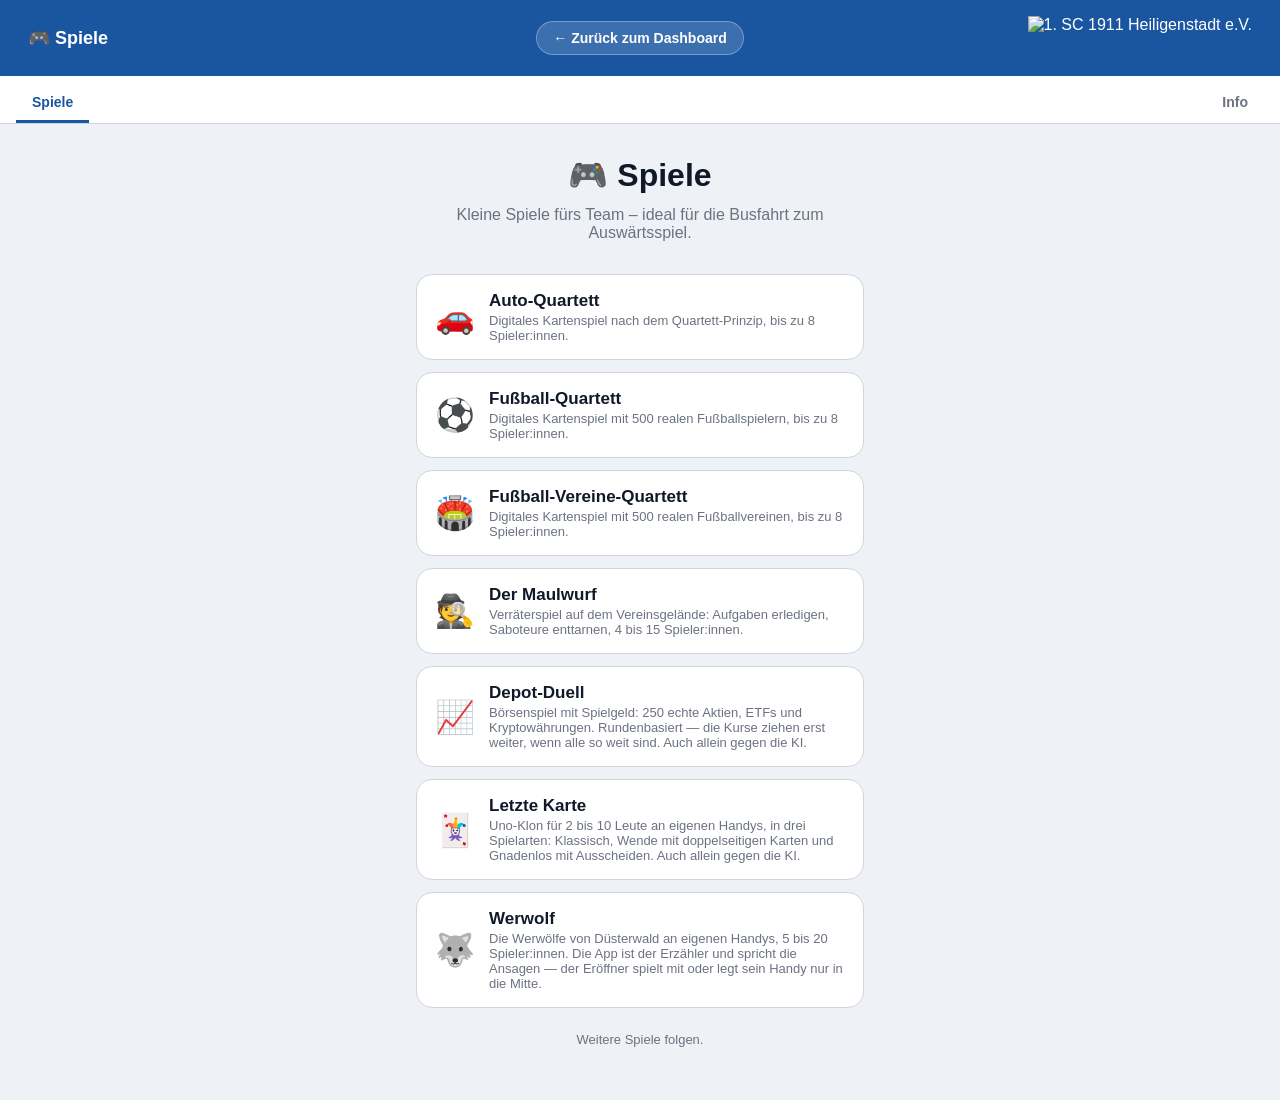
==== index.html @ 3158b62a "Werwolf: Spiel an eigenen Handys mit Erzähler-Gerät Firebase-Anbindung (Namensraum werwolf/): das Ho" ====
<!DOCTYPE html>
<html lang="de">
<head>
<meta charset="UTF-8">
<meta name="viewport" content="width=device-width, initial-scale=1.0, maximum-scale=1.0">
<title>Spiele</title>
<meta name="theme-color" content="#1a56a0">
<link rel="icon" href="icon.svg" type="image/svg+xml">
<style>
  :root {
    --primary: #1a56a0;
    --primary-dark: #123d75;
    --bg: #eef1f6;
    --border: #d1d5db;
    --text: #111827;
    --muted: #6b7280;
    --radius: 16px;
    --radius-sm: 8px;
  }
  * { box-sizing: border-box; }
  body {
    margin: 0;
    font-family: -apple-system, BlinkMacSystemFont, "Segoe UI", Roboto, Helvetica, Arial, sans-serif;
    background: var(--bg);
    color: var(--text);
    min-height: 100vh;
  }
  .back-to-dashboard {
    display: inline-flex;
    align-items: center;
    gap: 6px;
    /* Byte-genau die Werte der uebrigen Flotte (z. B. ausbildungsplan/style.css).
       Der Hub stand bis 2026-08-05 auf 13px/6-14 und war damit die einzige
       Kachel, deren Kopfzeile beim Wechsel sichtbar sprang. */
    font-size: 14px;
    font-weight: 600;
    color: #fff;
    text-decoration: none;
    background: rgba(255, 255, 255, 0.15);
    border: 1px solid rgba(255, 255, 255, 0.3);
    padding: 8px 16px;
    border-radius: 999px;
    white-space: nowrap;
    flex: 0 0 auto;
    transition: background 0.15s ease;
  }
  .back-to-dashboard:hover { background: rgba(255, 255, 255, 0.28); text-decoration: none; }
  .kopfzeile {
    display: flex;
    align-items: center;
    justify-content: center;
    flex-wrap: wrap;
    gap: 10px;
    /* wie header in der uebrigen Flotte — ergibt dieselbe Leistenhoehe (76px) */
    padding: 16px 28px;
    background: var(--primary);
    color: #fff;
    position: sticky;
    top: 0;
    z-index: 10;
  }
  .kopfzeile-left, .kopfzeile-right { display: flex; align-items: center; gap: 10px; flex: 1 1 100px; }
  .kopfzeile-right { justify-content: flex-end; }
  .kopfzeile-titel { font-weight: 700; font-size: clamp(15px, 4vw, 18px); }
  .header-logo { height: 44px; width: auto; display: block; }
  main {
    max-width: 480px;
    margin: 0 auto;
    padding: 32px 16px 40px;
    text-align: center;
  }
  h1 { margin: 0 0 12px; font-size: clamp(24px, 7vw, 32px); }
  .untertitel { color: var(--muted); margin: 0 0 32px; }
  .spiele-liste { display: flex; flex-direction: column; gap: 12px; text-align: left; }
  .spiel-kachel {
    display: flex;
    align-items: center;
    gap: 14px;
    background: #fff;
    border: 1px solid var(--border);
    border-radius: var(--radius);
    padding: 16px 18px;
    text-decoration: none;
    color: var(--text);
    transition: border-color 0.15s ease, box-shadow 0.15s ease;
  }
  .spiel-kachel:hover { border-color: var(--primary); box-shadow: 0 4px 16px rgba(26, 86, 160, 0.15); }
  .spiel-icon { font-size: 32px; flex-shrink: 0; }
  .spiel-name { font-weight: 700; font-size: 17px; margin: 0 0 2px; }
  .spiel-beschreibung { font-size: 13px; color: var(--muted); margin: 0; }
  .weitere-hinweis { margin-top: 24px; font-size: 13px; color: var(--muted); }

  /* ---------- Versionsbadge + Info-Tab ---------- */
  .version-badge {
    font-size: 11px;
    font-weight: 600;
    background: rgba(255, 255, 255, 0.18);
    border: 1px solid rgba(255, 255, 255, 0.35);
    color: #fff;
    border-radius: 999px;
    padding: 2px 8px;
    vertical-align: middle;
  }
  nav {
    display: flex;
    gap: 4px;
    background: #fff;
    padding: 8px 16px 0;
    border-bottom: 1px solid var(--border);
    justify-content: center;
  }
  nav button {
    background: none;
    border: none;
    padding: 10px 16px;
    font-size: 14px;
    font-weight: 600;
    color: var(--muted);
    cursor: pointer;
    border-bottom: 3px solid transparent;
    border-radius: 8px 8px 0 0;
  }
  nav button:hover { background: var(--bg); }
  nav button.active { color: var(--primary); border-bottom-color: var(--primary); }
  .tab-section { display: none; }
  .tab-section.active { display: block; }
  .info-card {
    background: #fff;
    border: 1px solid var(--border);
    border-radius: var(--radius);
    padding: 18px;
    margin-bottom: 14px;
    text-align: left;
  }
  .info-card h2 { font-size: 17px; margin: 0 0 10px; color: var(--primary); }
  .info-card p { color: var(--muted); font-size: 14px; line-height: 1.55; margin: 0; }
  .info-card .version-badge { background: var(--bg); border-color: var(--border); color: var(--primary); }
  .changelog-entry { font-size: 14px; }
  .changelog-entry .cv { font-weight: 700; color: var(--primary); margin-bottom: 8px; }
  .changelog-entry ul { margin: 0; padding-left: 20px; color: var(--muted); line-height: 1.6; }
</style>
</head>
<body>

<header class="kopfzeile">
  <div class="kopfzeile-left">
    <span class="kopfzeile-titel">🎮 Spiele</span>
  </div>
  <a href="https://sc1911heiligenstadt.github.io/ToolsUebersicht/" class="back-to-dashboard">← Zurück zum Dashboard</a>
  <div class="kopfzeile-right">
    <img class="header-logo" src="https://sc1911heiligenstadt.github.io/logo.svg" alt="1. SC 1911 Heiligenstadt e.V." />
  </div>
</header>

<nav>
  <button data-tab="spiele" class="active">Spiele</button>
  <button data-tab="info" style="margin-left:auto;">Info</button>
</nav>

<main>
 <div class="tab-section active" id="tab-spiele">
  <h1>🎮 Spiele</h1>
  <p class="untertitel">Kleine Spiele fürs Team – ideal für die Busfahrt zum Auswärtsspiel.</p>

  <div class="spiele-liste">
    <a class="spiel-kachel" href="auto-quartett/index.html">
      <span class="spiel-icon">🚗</span>
      <span>
        <p class="spiel-name">Auto-Quartett</p>
        <p class="spiel-beschreibung">Digitales Kartenspiel nach dem Quartett-Prinzip, bis zu 8 Spieler:innen.</p>
      </span>
    </a>
    <a class="spiel-kachel" href="fussball-quartett/index.html">
      <span class="spiel-icon">⚽</span>
      <span>
        <p class="spiel-name">Fußball-Quartett</p>
        <p class="spiel-beschreibung">Digitales Kartenspiel mit 500 realen Fußballspielern, bis zu 8 Spieler:innen.</p>
      </span>
    </a>
    <a class="spiel-kachel" href="fussball-vereine-quartett/index.html">
      <span class="spiel-icon">🏟️</span>
      <span>
        <p class="spiel-name">Fußball-Vereine-Quartett</p>
        <p class="spiel-beschreibung">Digitales Kartenspiel mit 500 realen Fußballvereinen, bis zu 8 Spieler:innen.</p>
      </span>
    </a>
    <a class="spiel-kachel" href="maulwurf/index.html">
      <span class="spiel-icon">🕵️</span>
      <span>
        <p class="spiel-name">Der Maulwurf</p>
        <p class="spiel-beschreibung">Verräterspiel auf dem Vereinsgelände: Aufgaben erledigen, Saboteure enttarnen, 4 bis 15 Spieler:innen.</p>
      </span>
    </a>
    <a class="spiel-kachel" href="depot-duell/index.html">
      <span class="spiel-icon">📈</span>
      <span>
        <p class="spiel-name">Depot-Duell</p>
        <p class="spiel-beschreibung">Börsenspiel mit Spielgeld: 250 echte Aktien, ETFs und Kryptowährungen. Rundenbasiert — die Kurse ziehen erst weiter, wenn alle so weit sind. Auch allein gegen die KI.</p>
      </span>
    </a>
    <a class="spiel-kachel" href="letzte-karte/index.html">
      <span class="spiel-icon">🃏</span>
      <span>
        <p class="spiel-name">Letzte Karte</p>
        <p class="spiel-beschreibung">Uno-Klon für 2 bis 10 Leute an eigenen Handys, in drei Spielarten: Klassisch, Wende mit doppelseitigen Karten und Gnadenlos mit Ausscheiden. Auch allein gegen die KI.</p>
      </span>
    </a>
    <a class="spiel-kachel" href="werwolf/index.html">
      <span class="spiel-icon">🐺</span>
      <span>
        <p class="spiel-name">Werwolf</p>
        <p class="spiel-beschreibung">Die Werwölfe von Düsterwald an eigenen Handys, 5 bis 20 Spieler:innen. Die App ist der Erzähler und spricht die Ansagen — der Eröffner spielt mit oder legt sein Handy nur in die Mitte.</p>
      </span>
    </a>
  </div>

  <p class="weitere-hinweis">Weitere Spiele folgen.</p>
 </div>

 <div class="tab-section" id="tab-info">
   <div class="info-card">
     <h2>Über die Spiele <span class="version-badge" id="version-badge-2"></span></h2>
     <p>
       Kleine Spiele fürs Team — gedacht für die Busfahrt zum Auswärtsspiel. Jedes Spiel
       läuft direkt im Browser, ohne Installation. Für die Mehrspieler-Partien öffnet ein
       Gerät den Raum, die anderen treten mit dem Raumcode bei.
     </p>
   </div>
   <div class="info-card">
     <h2>Änderungen</h2>
     <div id="changelog-list"></div>
   </div>
 
    <div class="card" id="ds-info-karte">
      <h2>Datenschutz</h2>
      <p>Diese Spiele gehören zu den Anwendungen des
      1. SC 1911 Heiligenstadt. Gespeichert wird in jedem Spiel nur der
      <strong>selbst gewählte Anzeigename</strong> und der Spielstand der laufenden
      Partie. Die Anmeldung ist anonym — es gibt kein Konto, keine E-Mail-Adresse
      und keine Verbindung zu deinen Vereinsdaten. Mit dem Ende der Partie wird der
      Raum gelöscht.</p>
      <p><strong>Die Spieldaten verlassen den Verein.</strong> Damit mehrere Geräte
      dieselbe Partie sehen, laufen sie über die Echtzeit-Datenbank von Google
      (Firebase); das Rechenzentrum steht in Belgien, nicht in Deutschland, und
      betrieben wird es von Google. <strong>Wenn du das nicht möchtest, gib einen
      Spitznamen statt deines Namens ein.</strong></p>
      <p>Verantwortlich ist der 1. SC 1911 Heiligenstadt, Leineberg 2,
      37308 Heilbad Heiligenstadt, Telefon 03606 612206,
      <a href="mailto:info@sc1911-heiligenstadt.de">info@sc1911-heiligenstadt.de</a>.
      Auskunft, Berichtigung, Löschung, Einschränkung der Verarbeitung,
      Datenübertragbarkeit und Widerspruch lassen sich unter dieser Anschrift
      geltend machen. Beschwerden nimmt der Thüringer Landesbeauftragte für
      den Datenschutz und die Informationsfreiheit entgegen.</p>
      <p><a href="https://www.sc1911-heiligenstadt.de/datenschutz/" target="_blank" rel="noopener">Datenschutzerklärung des Vereins</a>
      &middot;
      <a href="https://www.sc1911-heiligenstadt.de/impressum-2/" target="_blank" rel="noopener">Impressum</a></p>
    </div>
</div>
</main>

<script>
  const APP_VERSION = "1.0";
  const APP_CHANGELOG = [
    {
      version: "1.7",
      groups: [
        {
          title: "Neues Spiel: Werwolf",
          items: [
            "Die Werwölfe von Düsterwald für 5 bis 20 Spieler an eigenen Handys. Die App ersetzt den Spielleiter: Sie ruft nachts jede Rolle auf, löst die Nacht auf, führt durch Diskussion und Abstimmung und erkennt, wer gewonnen hat.",
            "Das Gerät des Eröffners ist der Erzähler und liest die Ansagen laut vor. Der Eröffner spielt selbst mit oder legt sein Handy nur in die Mitte.",
            "13 Rollen von Dorfbewohner bis Flötenspieler, die Rolle erscheint nur, solange der Finger auf der Karte liegt."
          ]
        }
      ]
    },
    {
      version: "1.6",
      groups: [
        {
          title: "Der Datenschutz-Hinweis sagt jetzt, wo die Spieldaten liegen",
          items: [
            "Hier stand bisher, die Daten lägen auf Servern in Deutschland. Für die Spiele stimmt das nicht: damit mehrere Geräte dieselbe Partie sehen, laufen sie über die Echtzeit-Datenbank von Google (Firebase), Rechenzentrum in Belgien.",
            "Der Hinweis sagt das jetzt offen — mit der Bitte, einen Spitznamen statt des echten Namens einzugeben, wenn man das nicht möchte.",
            "Jedes einzelne Spiel hat den Hinweis jetzt auch in seinem eigenen Info-Bereich. Vorher stand er nur hier, und wer ein Spiel direkt aufrief, sah ihn nie.",
            "An den Spielen selbst ändert sich nichts."
          ]
        }
      ]
    },
    {
      version: "1.5",
      groups: [
        {
          title: "Geändert",
          items: [
            "Die Bestenlisten sind in allen Spielen entfernt. Es werden keine Ergebnisse mehr gespeichert."
          ]
        }
      ]
    },
    {
      version: "1.4",
      groups: [
        {
          title: "Depot-Duell: 250 Werte",
          items: [
            "Die Werteliste ist von 141 auf 250 gewachsen: 188 Aktien, 44 ETFs und 18 Kryptowährungen.",
            "Die Länder holen auf — Japan, die Schweiz, Kanada, Südkorea und Großbritannien waren mit ein bis vier Werten vertreten und haben jetzt 8 bis 16. Neu unter anderem Toyota, Sony, Nintendo, Samsung, Nestlé, Roche, Tencent und Shopify.",
          ],
        },
      ],
    },
    {
      version: "1.3",
      groups: [
        {
          title: "Depot-Duell: Partie einstellbar",
          items: [
            "Der Eröffner legt fest, wie viel Startgeld es gibt (10.000 bis eine Million), wie hoch die Ordergebühr ist (keine, 0,25 % oder 1 %) und wie viel höchstens in einen einzelnen Wert darf (10 % bis ohne Grenze).",
            "Ändern geht nur in der Lobby — sobald die Partie läuft, stehen die Regeln fest, sonst würde jeder bereits getätigte Kauf rückwirkend anders bewertet.",
            "Der Knopf zum Beenden sitzt jetzt oben rechts in der Kopfzeile und ist in jeder Ansicht erreichbar.",
            "Der Startbildschirm sitzt mittig, und nach einem Neuladen mitten in der Partie landet man wieder im Spiel statt auf dem Startbildschirm.",
          ],
        },
      ],
    },
    {
      version: "1.2",
      groups: [
        {
          title: "Depot-Duell läuft jetzt in Runden",
          items: [
            "Statt einer mitlaufenden Uhr wird in 20, 50 oder 100 Runden gespielt — zehn Runden sind ein Börsenjahr.",
            "Die Kurse bewegen sich erst, wenn alle Mitspieler ihre Runde abgeschlossen haben. Wer noch fehlt, steht auf dem Knopf; der Eröffner kann weiterschalten, wenn jemand nicht mehr reagiert.",
            "Die Nachrichten der laufenden Runde stehen jetzt ganz oben und sind durchblätterbar. Sie wirken erst auf den nächsten Kursschritt — man hat also Zeit, darauf zu reagieren.",
            "Das freie Guthaben steht in der Kopfzeile, man muss für eine Kaufentscheidung nicht mehr ins Depot wechseln.",
            "Sortierknöpfe drehen beim zweiten Antippen die Richtung um; ETFs und Kryptowährungen haben eigene Kriterien statt der bei ihnen leeren KGV- und Dividendenspalten.",
            "Der Eröffner kann die Partie abbrechen, alle anderen können aussteigen — beides mit Rückfrage.",
          ],
        },
      ],
    },
    {
      version: "1.1",
      groups: [
        {
          title: "Depot-Duell",
          items: [
            "Neues Spiel: Börsenspiel mit Spielgeld gegen die Mannschaft.",
            "141 echte Werte — 106 Aktien, 25 ETFs und 10 Kryptowährungen mit echten Startkursen und Kennzahlen.",
            "Nachrichten bewegen die Kurse — wer schnell liest und handelt, fährt die Bewegung mit. Gerüchte können sich als falsch herausstellen.",
            "Bis zu fünf KI-Mitspieler mit erkennbaren Anlagestilen, dadurch auch allein spielbar."
          ]
        }
      ]
    },
    {
      version: "1.0",
      groups: [
        {
          title: "Spielesammlung",
          items: [
            "Auto-Quartett, Fußball-Quartett und Fußball-Vereine-Quartett als digitales Kartenspiel für bis zu 8 Mitspielende.",
            "Der Maulwurf als Verräterspiel für 4 bis 15 Mitspielende auf dem Vereinsgelände.",
            "Ein Gerät eröffnet den Raum, alle anderen treten per Raumcode bei — es ist nichts zu installieren.",
            "Gedacht für die Busfahrt zum Auswärtsspiel."
          ]
        }
      ]
    }
  ];

  function activateTab(name) {
    document.querySelectorAll("nav button[data-tab]").forEach((b) => b.classList.toggle("active", b.dataset.tab === name));
    document.querySelectorAll(".tab-section").forEach((s) => s.classList.toggle("active", s.id === "tab-" + name));
  }

  function renderVersionInfo() {
    document.querySelectorAll("#version-badge, #version-badge-2").forEach((el) => { if (el) el.textContent = "v" + APP_VERSION; });
    document.getElementById("changelog-list").innerHTML = APP_CHANGELOG.map((entry) => `
      <div class="changelog-entry">
        <div class="cv">Version ${entry.version}</div>
        ${entry.groups.map((g) => `<ul>${g.items.map((i) => `<li>${i}</li>`).join("")}</ul>`).join("")}
      </div>`).join("");
  }

  document.querySelectorAll("nav button[data-tab]").forEach((b) => {
    b.addEventListener("click", () => activateTab(b.dataset.tab));
  });
  renderVersionInfo();
</script>

</body>
</html>
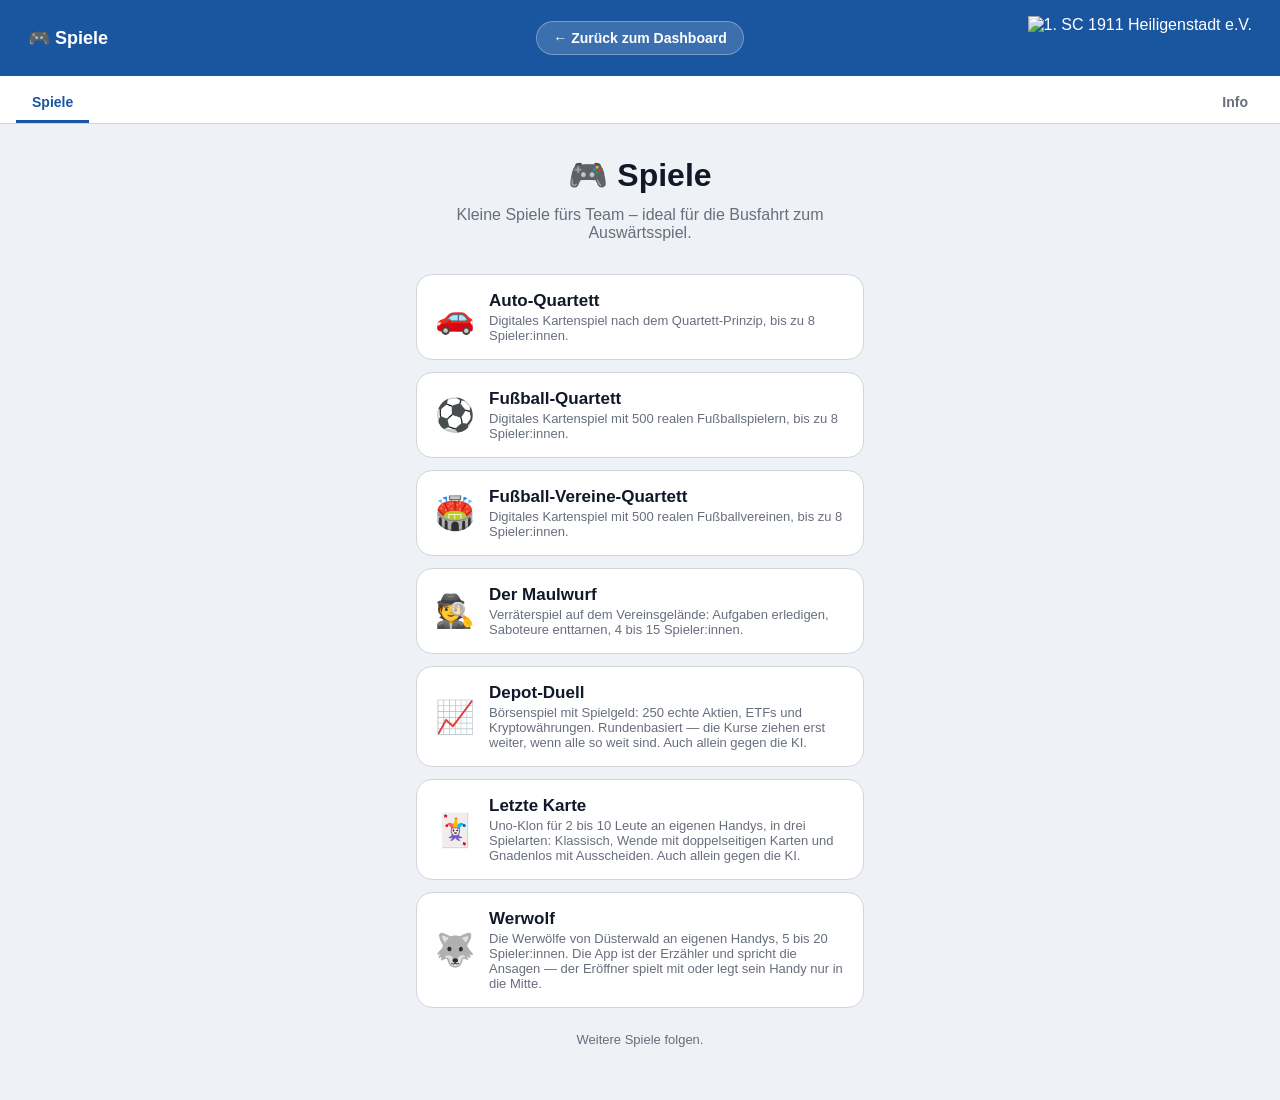
==== commit af062efd: "Kontrast: grauer Text erfuellt jetzt WCAG AA Im Browser gemessen (06.09.2026, 70 Seiten der Flotte, " ====
--- a/index.html
+++ b/index.html
@@ -13,7 +13,7 @@
     --bg: #eef1f6;
     --border: #d1d5db;
     --text: #111827;
-    --muted: #6b7280;
+    --muted: #676e7c;
     --radius: 16px;
     --radius-sm: 8px;
   }
@@ -137,6 +137,11 @@
   .info-card .version-badge { background: var(--bg); border-color: var(--border); color: var(--primary); }
   .changelog-entry { font-size: 14px; }
   .changelog-entry .cv { font-weight: 700; color: var(--primary); margin-bottom: 8px; }
+  /* Ohne diese Gruppenueberschrift standen sieben Aufzaehlungen ohne Trennung
+     hintereinander -- die Zeilen zu den einzelnen Spielen gingen ineinander
+     ueber, und "Daten und Datenschutz" war als Abschnitt nicht zu erkennen. */
+  .changelog-entry .cg { font-weight: 600; margin: 10px 0 4px; }
+  .changelog-entry .cg:first-of-type { margin-top: 0; }
   .changelog-entry ul { margin: 0; padding-left: 20px; color: var(--muted); line-height: 1.6; }
 </style>
 </head>
@@ -237,8 +242,11 @@
       1. SC 1911 Heiligenstadt. Gespeichert wird in jedem Spiel nur der
       <strong>selbst gewählte Anzeigename</strong> und der Spielstand der laufenden
       Partie. Die Anmeldung ist anonym — es gibt kein Konto, keine E-Mail-Adresse
-      und keine Verbindung zu deinen Vereinsdaten. Mit dem Ende der Partie wird der
-      Raum gelöscht.</p>
+      und keine Verbindung zu deinen Vereinsdaten. Firebase legt dafür in deinem
+      Browser eine zufällige Kennung ab; sie bleibt, bis du die Website-Daten
+      löschst. Schließt der Eröffner die Partie in der App, wird der Raum samt
+      Namen gelöscht. Macht er nur den Browser zu, bleibt der Raum mit den
+      Anzeigenamen in der Datenbank stehen.</p>
       <p><strong>Die Spieldaten verlassen den Verein.</strong> Damit mehrere Geräte
       dieselbe Partie sehen, laufen sie über die Echtzeit-Datenbank von Google
       (Firebase); das Rechenzentrum steht in Belgien, nicht in Deutschland, und
@@ -262,95 +270,12 @@
   const APP_VERSION = "1.0";
   const APP_CHANGELOG = [
     {
-      version: "1.7",
-      groups: [
-        {
-          title: "Neues Spiel: Werwolf",
-          items: [
-            "Die Werwölfe von Düsterwald für 5 bis 20 Spieler an eigenen Handys. Die App ersetzt den Spielleiter: Sie ruft nachts jede Rolle auf, löst die Nacht auf, führt durch Diskussion und Abstimmung und erkennt, wer gewonnen hat.",
-            "Das Gerät des Eröffners ist der Erzähler und liest die Ansagen laut vor. Der Eröffner spielt selbst mit oder legt sein Handy nur in die Mitte.",
-            "13 Rollen von Dorfbewohner bis Flötenspieler, die Rolle erscheint nur, solange der Finger auf der Karte liegt."
-          ]
-        }
-      ]
-    },
-    {
-      version: "1.6",
-      groups: [
-        {
-          title: "Der Datenschutz-Hinweis sagt jetzt, wo die Spieldaten liegen",
-          items: [
-            "Hier stand bisher, die Daten lägen auf Servern in Deutschland. Für die Spiele stimmt das nicht: damit mehrere Geräte dieselbe Partie sehen, laufen sie über die Echtzeit-Datenbank von Google (Firebase), Rechenzentrum in Belgien.",
-            "Der Hinweis sagt das jetzt offen — mit der Bitte, einen Spitznamen statt des echten Namens einzugeben, wenn man das nicht möchte.",
-            "Jedes einzelne Spiel hat den Hinweis jetzt auch in seinem eigenen Info-Bereich. Vorher stand er nur hier, und wer ein Spiel direkt aufrief, sah ihn nie.",
-            "An den Spielen selbst ändert sich nichts."
-          ]
-        }
-      ]
-    },
-    {
-      version: "1.5",
-      groups: [
-        {
-          title: "Geändert",
-          items: [
-            "Die Bestenlisten sind in allen Spielen entfernt. Es werden keine Ergebnisse mehr gespeichert."
-          ]
-        }
-      ]
-    },
-    {
-      version: "1.4",
-      groups: [
-        {
-          title: "Depot-Duell: 250 Werte",
-          items: [
-            "Die Werteliste ist von 141 auf 250 gewachsen: 188 Aktien, 44 ETFs und 18 Kryptowährungen.",
-            "Die Länder holen auf — Japan, die Schweiz, Kanada, Südkorea und Großbritannien waren mit ein bis vier Werten vertreten und haben jetzt 8 bis 16. Neu unter anderem Toyota, Sony, Nintendo, Samsung, Nestlé, Roche, Tencent und Shopify.",
-          ],
-        },
-      ],
-    },
-    {
-      version: "1.3",
-      groups: [
-        {
-          title: "Depot-Duell: Partie einstellbar",
-          items: [
-            "Der Eröffner legt fest, wie viel Startgeld es gibt (10.000 bis eine Million), wie hoch die Ordergebühr ist (keine, 0,25 % oder 1 %) und wie viel höchstens in einen einzelnen Wert darf (10 % bis ohne Grenze).",
-            "Ändern geht nur in der Lobby — sobald die Partie läuft, stehen die Regeln fest, sonst würde jeder bereits getätigte Kauf rückwirkend anders bewertet.",
-            "Der Knopf zum Beenden sitzt jetzt oben rechts in der Kopfzeile und ist in jeder Ansicht erreichbar.",
-            "Der Startbildschirm sitzt mittig, und nach einem Neuladen mitten in der Partie landet man wieder im Spiel statt auf dem Startbildschirm.",
-          ],
-        },
-      ],
-    },
-    {
-      version: "1.2",
-      groups: [
-        {
-          title: "Depot-Duell läuft jetzt in Runden",
-          items: [
-            "Statt einer mitlaufenden Uhr wird in 20, 50 oder 100 Runden gespielt — zehn Runden sind ein Börsenjahr.",
-            "Die Kurse bewegen sich erst, wenn alle Mitspieler ihre Runde abgeschlossen haben. Wer noch fehlt, steht auf dem Knopf; der Eröffner kann weiterschalten, wenn jemand nicht mehr reagiert.",
-            "Die Nachrichten der laufenden Runde stehen jetzt ganz oben und sind durchblätterbar. Sie wirken erst auf den nächsten Kursschritt — man hat also Zeit, darauf zu reagieren.",
-            "Das freie Guthaben steht in der Kopfzeile, man muss für eine Kaufentscheidung nicht mehr ins Depot wechseln.",
-            "Sortierknöpfe drehen beim zweiten Antippen die Richtung um; ETFs und Kryptowährungen haben eigene Kriterien statt der bei ihnen leeren KGV- und Dividendenspalten.",
-            "Der Eröffner kann die Partie abbrechen, alle anderen können aussteigen — beides mit Rückfrage.",
-          ],
-        },
-      ],
-    },
-    {
       version: "1.1",
       groups: [
         {
-          title: "Depot-Duell",
-          items: [
-            "Neues Spiel: Börsenspiel mit Spielgeld gegen die Mannschaft.",
-            "141 echte Werte — 106 Aktien, 25 ETFs und 10 Kryptowährungen mit echten Startkursen und Kennzahlen.",
-            "Nachrichten bewegen die Kurse — wer schnell liest und handelt, fährt die Bewegung mit. Gerüchte können sich als falsch herausstellen.",
-            "Bis zu fünf KI-Mitspieler mit erkennbaren Anlagestilen, dadurch auch allein spielbar."
+          title: "Behoben",
+          items: [
+            "Die Überschriften im Änderungsverlauf sind wieder da. Sie standen zwar im Text, wurden aber nicht gezeichnet — sieben Aufzählungen liefen ohne Trennung ineinander, und der Abschnitt „Daten und Datenschutz“ war als solcher nicht mehr zu erkennen."
           ]
         }
       ]
@@ -359,12 +284,60 @@
       version: "1.0",
       groups: [
         {
-          title: "Spielesammlung",
-          items: [
-            "Auto-Quartett, Fußball-Quartett und Fußball-Vereine-Quartett als digitales Kartenspiel für bis zu 8 Mitspielende.",
-            "Der Maulwurf als Verräterspiel für 4 bis 15 Mitspielende auf dem Vereinsgelände.",
-            "Ein Gerät eröffnet den Raum, alle anderen treten per Raumcode bei — es ist nichts zu installieren.",
-            "Gedacht für die Busfahrt zum Auswärtsspiel."
+          title: "Die Sammlung",
+          items: [
+            "Sieben Spiele fürs Team — gedacht für die Busfahrt zum Auswärtsspiel, den Vereinsabend und die Trainingspause.",
+            "Jedes Spiel läuft direkt im Browser, es ist nichts zu installieren.",
+            "Bei den Mehrspieler-Partien eröffnet ein Gerät den Raum, alle anderen treten mit dem Raumcode bei.",
+            "Wer die Sammlung öffnen darf, kann jedes Spiel starten — innerhalb der Spiele gibt es keine Rechte-Stufen."
+          ]
+        },
+        {
+          title: "Quartett in drei Ausgaben",
+          items: [
+            "Auto-Quartett, Fußball-Quartett mit 500 realen Spielern und Fußball-Vereine-Quartett mit 500 realen Vereinen.",
+            "Bis zu 8 Mitspielende, die eigene Hand sieht nur man selbst. Bei Gleichstand geht der Pott in die Bockrunde.",
+            "Wer in der Tools-Übersicht als Administrator angemeldet ist, pflegt Karten und Vergleichswerte direkt in der App."
+          ]
+        },
+        {
+          title: "Der Maulwurf",
+          items: [
+            "Verräterspiel für 4 bis 15 Mitspielende auf einem Vereinsgelände mit 14 Räumen, 17 Aufgaben-Minispielen und Sabotagen.",
+            "Zwei Spielarten: klassisch mit Besprechung und Abstimmung, oder Verstecken mit einem sichtbaren Fänger.",
+            "Zuschaltbare Sonderrollen für beide Seiten, jede mit einem eigenen Haken."
+          ]
+        },
+        {
+          title: "Depot-Duell",
+          items: [
+            "Börsenspiel mit Spielgeld: 250 echte Aktien, ETFs und Kryptowährungen mit echten Startkursen und Kennzahlen.",
+            "Gespielt wird in Runden — die Kurse ziehen erst weiter, wenn alle so weit sind. Nachrichten und Gerüchte bewegen den Markt.",
+            "Der Eröffner stellt Startgeld, Ordergebühr und Höchstanteil je Wert ein. Mit bis zu fünf KI-Mitspielern geht es auch allein."
+          ]
+        },
+        {
+          title: "Letzte Karte",
+          items: [
+            "Uno-Klon für 2 bis 10 Leute an eigenen Handys, in drei Spielarten: Klassisch, Wende mit doppelseitigen Karten und Gnadenlos mit Ausscheiden.",
+            "Bedenkzeit je Zug einstellbar; wer mehrmals verpasst, wird von der KI übernommen, damit die Partie zu Ende läuft."
+          ]
+        },
+        {
+          title: "Werwolf",
+          items: [
+            "Die Werwölfe von Düsterwald für 5 bis 20 Spieler an eigenen Handys. Die App ersetzt den Spielleiter und ruft nachts jede Rolle einzeln auf.",
+            "Das Gerät des Eröffners ist der Erzähler und liest die Ansagen vor. Der Eröffner spielt selbst mit oder legt sein Handy nur in die Mitte.",
+            "13 Rollen von Dorfbewohner bis Flötenspieler. Die eigene Rolle erscheint nur, solange der Finger auf der Karte liegt."
+          ]
+        },
+        {
+          title: "Daten und Datenschutz",
+          items: [
+            "Gespeichert werden nur der selbst gewählte Anzeigename und der Spielstand der laufenden Partie. Es gibt kein Konto und keine Verbindung zu den Vereinsdaten.",
+            "Ergebnisse werden nicht aufgehoben — es gibt in keinem Spiel eine Bestenliste.",
+            "Damit mehrere Geräte dieselbe Partie sehen, laufen die Spieldaten über die Echtzeit-Datenbank von Google (Firebase), Rechenzentrum in Belgien. Wer das nicht möchte, gibt einen Spitznamen statt des echten Namens ein.",
+            "Jedes einzelne Spiel hat denselben Hinweis in seinem eigenen Info-Bereich, samt Anschrift des Vereins und Beschwerdestelle."
           ]
         }
       ]
@@ -381,7 +354,7 @@
     document.getElementById("changelog-list").innerHTML = APP_CHANGELOG.map((entry) => `
       <div class="changelog-entry">
         <div class="cv">Version ${entry.version}</div>
-        ${entry.groups.map((g) => `<ul>${g.items.map((i) => `<li>${i}</li>`).join("")}</ul>`).join("")}
+        ${entry.groups.map((g) => `<div class="cg">${g.title}</div><ul>${g.items.map((i) => `<li>${i}</li>`).join("")}</ul>`).join("")}
       </div>`).join("");
   }
 
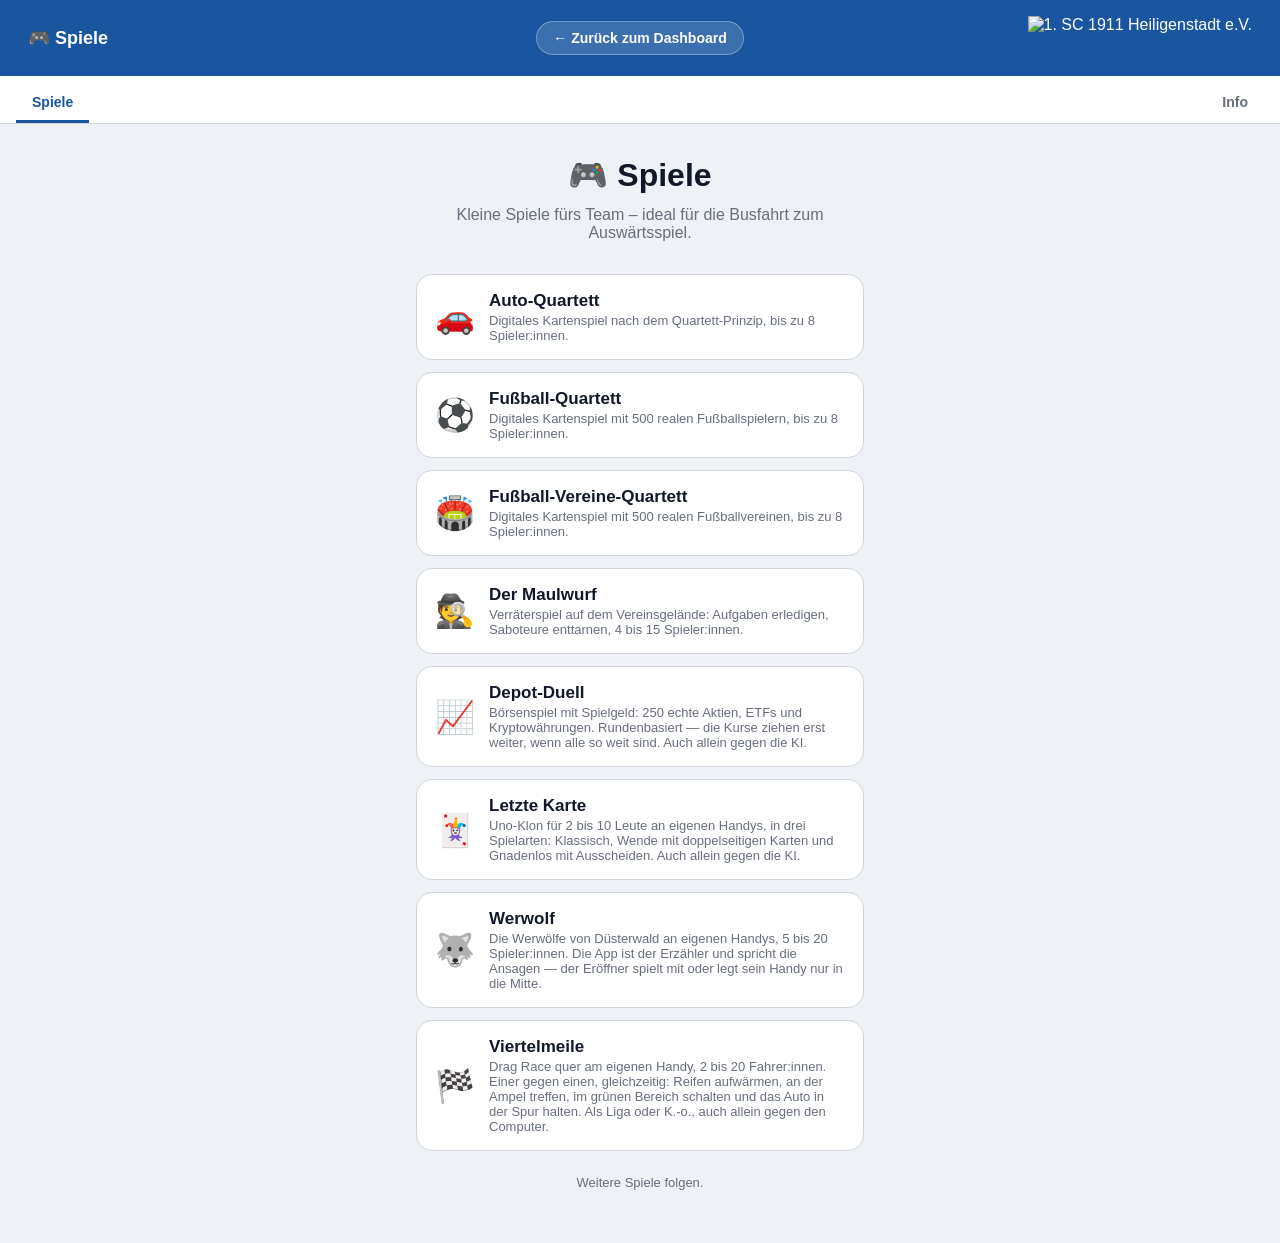
==== commit 38c47806: "Neues Spiel: Viertelmeile (Drag Race, 1 gegen 1 in Echtzeit) Drag Race ueber die Viertelmeile fuer 2" ====
--- a/index.html
+++ b/index.html
@@ -143,6 +143,47 @@
   .changelog-entry .cg { font-weight: 600; margin: 10px 0 4px; }
   .changelog-entry .cg:first-of-type { margin-top: 0; }
   .changelog-entry ul { margin: 0; padding-left: 20px; color: var(--muted); line-height: 1.6; }
+
+  /* Die Karte "Funktionen" teilt sich die Optik mit der frueheren
+     Aenderungsliste. font-size gehoert mit: die Schriftgroesse hing an
+     .changelog-entry, und genau diese Klasse hat die Funktionen-Karte nicht. */
+  #funktionen-list { display: flex; flex-direction: column; gap: 18px; font-size: 13px; }
+  .changelog-group { display: flex; flex-direction: column; gap: 4px; }
+  .changelog-group .cg-title { font-weight: 700; font-size: 14px; color: var(--primary); text-transform: uppercase; letter-spacing: 0.4px; margin-bottom: 2px; }
+  .changelog-group .cg-items { margin: 0; padding-left: 18px; display: flex; flex-direction: column; gap: 3px; color: var(--text); line-height: 1.6; }
+
+  /* Datenschutz-Karte: der Absatz zu Firebase stand als fetter Satz mitten im
+     Fliesstext -- er ist jetzt eine Ueberschrift mit Trennlinie darueber. Der
+     Text ist dabei Wort fuer Wort unveraendert geblieben. Gleiche Bauform wie
+     in ToolsUebersicht -- dort heisst das Blau --blue, hier --primary
+     (gleicher Wert #1a56a0); ein --gray gibt es hier nicht, deshalb steht der
+     Grauwert fest. Eine leere var() wuerde die ganze Regel verwerfen. */
+  #ds-info-karte p { line-height: 1.65; }
+  #ds-info-karte .ds-intro { margin-bottom: 14px; }
+  #ds-info-karte .ds-verantwortlich {
+    margin-top: 14px;
+    background: #f4f5f7;
+    border-left: 3px solid var(--primary);
+    border-radius: 8px;
+    padding: 12px 14px;
+    font-size: 14px;
+  }
+  #ds-info-karte .ds-block {
+    margin-top: 20px;
+    padding-top: 16px;
+    border-top: 1px solid var(--border);
+  }
+  #ds-info-karte .ds-block h3 {
+    color: var(--primary);
+    font-size: 15px;
+    margin: 0 0 8px;
+  }
+  #ds-info-karte .ds-links {
+    margin-top: 20px;
+    padding-top: 14px;
+    border-top: 1px solid var(--border);
+    font-size: 14px;
+  }
 </style>
 </head>
 <body>
@@ -217,6 +258,14 @@
         <p class="spiel-beschreibung">Die Werwölfe von Düsterwald an eigenen Handys, 5 bis 20 Spieler:innen. Die App ist der Erzähler und spricht die Ansagen — der Eröffner spielt mit oder legt sein Handy nur in die Mitte.</p>
       </span>
     </a>
+
+    <a class="spiel-kachel" href="viertelmeile/index.html">
+      <span class="spiel-icon">🏁</span>
+      <span>
+        <p class="spiel-name">Viertelmeile</p>
+        <p class="spiel-beschreibung">Drag Race quer am eigenen Handy, 2 bis 20 Fahrer:innen. Einer gegen einen, gleichzeitig: Reifen aufwärmen, an der Ampel treffen, im grünen Bereich schalten und das Auto in der Spur halten. Als Liga oder K.-o., auch allein gegen den Computer.</p>
+      </span>
+    </a>
   </div>
 
   <p class="weitere-hinweis">Weitere Spiele folgen.</p>
@@ -224,21 +273,24 @@
 
  <div class="tab-section" id="tab-info">
    <div class="info-card">
-     <h2>Über die Spiele <span class="version-badge" id="version-badge-2"></span></h2>
+     <h2>Über die Spiele</h2>
      <p>
        Kleine Spiele fürs Team — gedacht für die Busfahrt zum Auswärtsspiel. Jedes Spiel
        läuft direkt im Browser, ohne Installation. Für die Mehrspieler-Partien öffnet ein
        Gerät den Raum, die anderen treten mit dem Raumcode bei.
      </p>
    </div>
+   <!-- Was die Sammlung kann. Quelle ist APP_FUNKTIONEN weiter unten in dieser
+        Datei — bewusst getrennt von APP_CHANGELOG, das seit 07.09.2026 nicht
+        mehr angezeigt wird. Hier steht der Zustand, dort die Historie. -->
    <div class="info-card">
-     <h2>Änderungen</h2>
-     <div id="changelog-list"></div>
+     <h2>Funktionen</h2>
+     <div id="funktionen-list"></div>
    </div>
  
     <div class="card" id="ds-info-karte">
       <h2>Datenschutz</h2>
-      <p>Diese Spiele gehören zu den Anwendungen des
+      <p class="ds-intro">Diese Spiele gehören zu den Anwendungen des
       1. SC 1911 Heiligenstadt. Gespeichert wird in jedem Spiel nur der
       <strong>selbst gewählte Anzeigename</strong> und der Spielstand der laufenden
       Partie. Die Anmeldung ist anonym — es gibt kein Konto, keine E-Mail-Adresse
@@ -247,19 +299,22 @@
       löschst. Schließt der Eröffner die Partie in der App, wird der Raum samt
       Namen gelöscht. Macht er nur den Browser zu, bleibt der Raum mit den
       Anzeigenamen in der Datenbank stehen.</p>
-      <p><strong>Die Spieldaten verlassen den Verein.</strong> Damit mehrere Geräte
+      <div class="ds-block">
+      <h3>Die Spieldaten verlassen den Verein</h3>
+      <p>Damit mehrere Geräte
       dieselbe Partie sehen, laufen sie über die Echtzeit-Datenbank von Google
       (Firebase); das Rechenzentrum steht in Belgien, nicht in Deutschland, und
       betrieben wird es von Google. <strong>Wenn du das nicht möchtest, gib einen
       Spitznamen statt deines Namens ein.</strong></p>
-      <p>Verantwortlich ist der 1. SC 1911 Heiligenstadt, Leineberg 2,
+      </div>
+      <p class="ds-verantwortlich">Verantwortlich ist der 1. SC 1911 Heiligenstadt, Leineberg 2,
       37308 Heilbad Heiligenstadt, Telefon 03606 612206,
       <a href="mailto:info@sc1911-heiligenstadt.de">info@sc1911-heiligenstadt.de</a>.
       Auskunft, Berichtigung, Löschung, Einschränkung der Verarbeitung,
       Datenübertragbarkeit und Widerspruch lassen sich unter dieser Anschrift
       geltend machen. Beschwerden nimmt der Thüringer Landesbeauftragte für
       den Datenschutz und die Informationsfreiheit entgegen.</p>
-      <p><a href="https://www.sc1911-heiligenstadt.de/datenschutz/" target="_blank" rel="noopener">Datenschutzerklärung des Vereins</a>
+      <p class="ds-links"><a href="https://www.sc1911-heiligenstadt.de/datenschutz/" target="_blank" rel="noopener">Datenschutzerklärung des Vereins</a>
       &middot;
       <a href="https://www.sc1911-heiligenstadt.de/impressum-2/" target="_blank" rel="noopener">Impressum</a></p>
     </div>
@@ -268,7 +323,90 @@
 
 <script>
   const APP_VERSION = "1.0";
+
+  // Was die Sammlung kann — die Karte „Funktionen“ im Info-Reiter. Hier steht
+  // der Zustand, nicht die Änderung: keine Versionsnummern, kein „neu“, kein
+  // „jetzt“. Die Historie bleibt in APP_CHANGELOG darunter stehen und wird
+  // weitergepflegt, angezeigt wird sie seit 07.09.2026 nicht mehr.
+  const APP_FUNKTIONEN = [
+    {
+      title: "Die Sammlung",
+      items: [
+        "Sieben Spiele fürs Team — gedacht für die Busfahrt zum Auswärtsspiel, den Vereinsabend und die Trainingspause.",
+        "Jedes Spiel läuft direkt im Browser, es ist nichts zu installieren.",
+        "Bei den Mehrspieler-Partien eröffnet ein Gerät den Raum, alle anderen treten mit dem Raumcode bei.",
+        "Wer die Sammlung öffnen darf, kann jedes Spiel starten — innerhalb der Spiele gibt es keine Rechte-Stufen."
+      ]
+    },
+    {
+      title: "Quartett in drei Ausgaben",
+      items: [
+        "Auto-Quartett, Fußball-Quartett mit 500 realen Spielern und Fußball-Vereine-Quartett mit 500 realen Vereinen.",
+        "Reihum sagt jemand eine Eigenschaft seiner obersten Karte an; der höchste Wert gewinnt alle Karten des Stichs.",
+        "Bis zu 8 Mitspielende, die eigene Hand sieht nur man selbst. Bei Gleichstand geht der Pott in die Bockrunde.",
+        "Wer in der Tools-Übersicht als Administrator angemeldet ist, pflegt Karten und Vergleichswerte direkt in der App."
+      ]
+    },
+    {
+      title: "Der Maulwurf",
+      items: [
+        "Verräterspiel für 4 bis 15 Mitspielende auf einem Vereinsgelände mit 14 Räumen, 17 Aufgaben-Minispielen und Sabotagen.",
+        "Das Team erledigt Aufgaben, ein oder zwei Maulwürfe stören unerkannt. Wer eine Leiche findet oder den Notfallknopf drückt, ruft alle zur Besprechung mit Abstimmung.",
+        "Zwei Spielarten: klassisch mit Besprechung, oder Verstecken mit einem sichtbaren Fänger, Vorsprung und Zeitlimit.",
+        "Zuschaltbare Sonderrollen für beide Seiten. Am besten quer halten — das Spiel legt sich dafür formatfüllend hin."
+      ]
+    },
+    {
+      title: "Depot-Duell",
+      items: [
+        "Börsenspiel mit Spielgeld: 250 echte Aktien, ETFs und Kryptowährungen mit echten Startkursen und Kennzahlen.",
+        "Gespielt wird in 20, 50 oder 100 Runden. Die Kurse ziehen erst weiter, wenn alle so weit sind — es tickt keine Uhr.",
+        "Nachrichten und Gerüchte stehen über allem und wirken erst auf den nächsten Kursschritt; man hat Zeit, darauf zu reagieren.",
+        "Der Eröffner stellt Startgeld, Ordergebühr und Höchstanteil je Wert ein. Mit bis zu fünf KI-Mitspielern geht es auch allein."
+      ]
+    },
+    {
+      title: "Letzte Karte",
+      items: [
+        "Kartenspiel nach Uno-Art für 2 bis 10 Leute an eigenen Handys, dazu KI-Mitspieler.",
+        "Gelegt wird, was in Farbe oder Zeichen passt; Sonderkarten drehen die Richtung um, setzen aus oder lassen ziehen.",
+        "Drei Spielarten: Klassisch, Wende mit doppelseitigen Karten und Gnadenlos mit Ausscheiden.",
+        "Bedenkzeit je Zug einstellbar; wer mehrmals verpasst, wird von der KI übernommen, damit die Partie zu Ende läuft."
+      ]
+    },
+    {
+      title: "Werwolf",
+      items: [
+        "Die Werwölfe von Düsterwald für 5 bis 20 Spieler an eigenen Handys. Die App ersetzt den Spielleiter und ruft nachts jede Rolle einzeln auf.",
+        "Das Gerät des Eröffners ist der Erzähler und liest die Ansagen vor. Der Eröffner spielt selbst mit oder legt sein Handy nur in die Mitte.",
+        "13 Rollen von Dorfbewohner bis Flötenspieler. Die eigene Rolle erscheint nur, solange der Finger auf der Karte liegt."
+      ]
+    },
+    {
+      title: "Daten und Grenzen",
+      items: [
+        "Gespeichert werden nur der selbst gewählte Anzeigename und der Spielstand der laufenden Partie. Es gibt kein Konto und keine Verbindung zu den Vereinsdaten.",
+        "Ergebnisse werden nicht aufgehoben — es gibt in keinem Spiel eine Bestenliste.",
+        "Damit mehrere Geräte dieselbe Partie sehen, laufen die Spieldaten über die Echtzeit-Datenbank von Google (Firebase), Rechenzentrum in Belgien. Wer das nicht möchte, gibt einen Spitznamen statt des echten Namens ein.",
+        "Jedes einzelne Spiel hat denselben Hinweis in seinem eigenen Info-Bereich, samt Anschrift des Vereins und Beschwerdestelle."
+      ]
+    }
+  ];
+
   const APP_CHANGELOG = [
+    {
+      version: "1.2",
+      groups: [
+        {
+          title: "Im Info-Reiter steht jetzt, was die Sammlung kann",
+          items: [
+            "Die Liste der Änderungen und die Versionsnummer sind aus dem Info-Reiter verschwunden.",
+            "Stattdessen steht dort die Karte „Funktionen“: was die Sammlung kann, nach Themen geordnet — dasselbe gilt im Info-Bereich jedes einzelnen Spiels.",
+            "Was sich geändert hat, steht weiterhin in den Neuigkeiten auf der Startseite der Tools-Übersicht."
+          ]
+        }
+      ]
+    },
     {
       version: "1.1",
       groups: [
@@ -349,9 +487,42 @@
     document.querySelectorAll(".tab-section").forEach((s) => s.classList.toggle("active", s.id === "tab-" + name));
   }
 
+  // Die Karte „Funktionen“ im Info-Reiter. Diese Seite hat keine
+  // escapeHtml-Hilfe, darum wird der Text mit textContent gesetzt statt mit
+  // innerHTML.
+  function renderFunktionen() {
+    const ziel = document.getElementById("funktionen-list");
+    if (!ziel) return;
+    ziel.textContent = "";
+    APP_FUNKTIONEN.forEach((gruppe) => {
+      const block = document.createElement("div");
+      block.className = "changelog-group";
+      const titel = document.createElement("div");
+      titel.className = "cg-title";
+      titel.textContent = gruppe.title;
+      block.appendChild(titel);
+      const liste = document.createElement("ul");
+      liste.className = "cg-items";
+      gruppe.items.forEach((punkt) => {
+        const zeile = document.createElement("li");
+        zeile.textContent = punkt;
+        liste.appendChild(zeile);
+      });
+      block.appendChild(liste);
+      ziel.appendChild(block);
+    });
+  }
+
+  // Die Änderungsliste steht seit 07.09.2026 NICHT mehr im Info-Reiter: dort
+  // sollen nur die Funktionen stehen. APP_CHANGELOG bleibt in dieser Datei
+  // gepflegt und wird weiter geschrieben — es ist die Quelle für die Anleitung
+  // und für die Neuigkeiten-Meldungen. Diese Funktion steigt darum still aus,
+  // wenn es das Ziel nicht gibt, statt beim Seitenstart abzubrechen. Ebenso die
+  // Versionsplakette: sie stand nur im Info-Reiter und ist mit ihm weg.
   function renderVersionInfo() {
-    document.querySelectorAll("#version-badge, #version-badge-2").forEach((el) => { if (el) el.textContent = "v" + APP_VERSION; });
-    document.getElementById("changelog-list").innerHTML = APP_CHANGELOG.map((entry) => `
+    const ziel = document.getElementById("changelog-list");
+    if (!ziel) return;
+    ziel.innerHTML = APP_CHANGELOG.map((entry) => `
       <div class="changelog-entry">
         <div class="cv">Version ${entry.version}</div>
         ${entry.groups.map((g) => `<div class="cg">${g.title}</div><ul>${g.items.map((i) => `<li>${i}</li>`).join("")}</ul>`).join("")}
@@ -361,6 +532,7 @@
   document.querySelectorAll("nav button[data-tab]").forEach((b) => {
     b.addEventListener("click", () => activateTab(b.dataset.tab));
   });
+  renderFunktionen();
   renderVersionInfo();
 </script>
 
